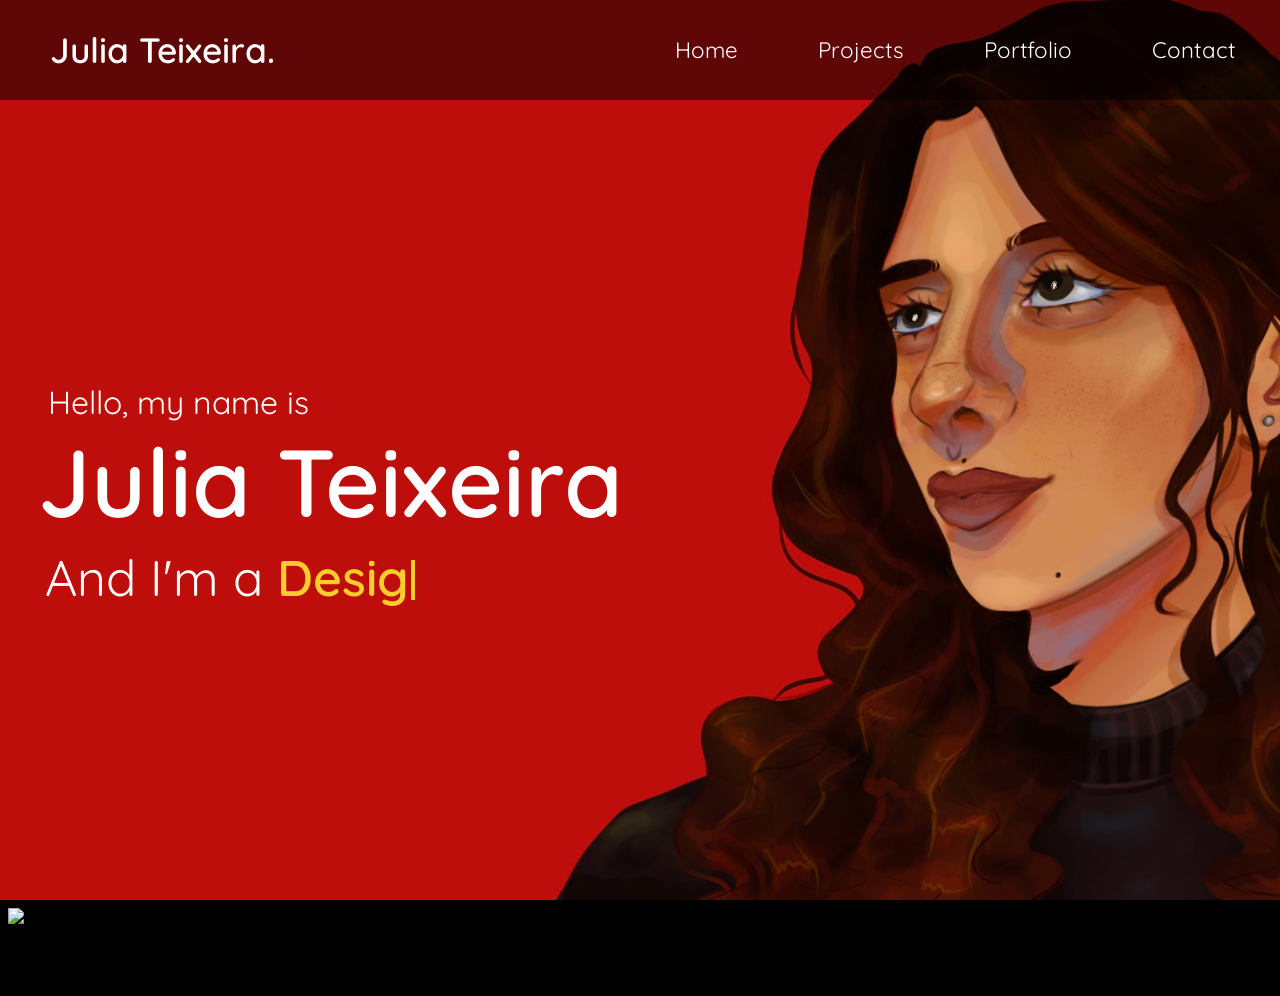
==== index.html @ 6ba6e394 "first commit" ====
<!DOCTYPE html>
<html lang="en">
<head>
    <meta charset="UTF-8">
    <meta name="viewport" content="width=device-width, initial-scale=1.0">
    <title>Julia Teixeira | Portfolio</title>
    <link rel="stylesheet" href="style.css">

    <!-- Scripts -->
    <script src="script.js"></script>
    
    <!-- Google Fonts -->
    <link rel="preconnect" href="https://fonts.googleapis.com">
    <link rel="preconnect" href="https://fonts.gstatic.com" crossorigin>
    <link href="https://fonts.googleapis.com/css2?family=Quicksand:wght@300..700&display=swap" rel="stylesheet">

</head>
<body>
    <header>
        <nav class="navbar">
            <a href="#" class="logo">Julia Teixeira<span>.</span></a>
            <button class="hamburger" aria-label="Toggle menu" aria-expanded="false" aria-controls="primary-navigation">
                <span></span>
                <span></span>
                <span></span>
            </button>
            <ul id="primary-navigation" class="menu-links">
                <li><a href="index.html">Home</a></li>
                <li><a href="projects.html">Projects</a></li>
                <li><a href="portfolio.html">Portfolio</a></li>
                <li><a href="contact.html">Contact</a></li>
            </ul>
        </nav>
    </header>

    <!-- home section start -->
    <section class="home" id="home">
        <div class="max-width">
            <div class="home-content">
                <div class="text-1">Hello, my name is</div>
                <div class="text-2">Julia Teixeira</div>
                <div class="text-3">And I'm a <span class="typing"></span></div>
            </div>
        </div>
    </section>

    <!-- about section start -->
     <section class="about" id="about">
        <div class="max-width">
            <div class="about-content">
                <div class="column left">
                    <img src="images/profile.jpg" alt="Profile Picture">
                </div>
            </div>
        </div>
    </section>

</body>
</html>
---- style.css ----
/* Importing Google font - Quicksand */
@import url('https://fonts.googleapis.com/css2?family=Quicksand:wght@300..700&display=swap');

body {
  font-family: "Quicksand", sans-serif;
}

/* <weight>: Use a value from 300 to 700 */
/* <uniquifier>: Use a unique and descriptive class name */

.quicksand-regular {
  font-family: "Quicksand", sans-serif;
  font-optical-sizing: auto;
  font-weight: 400;
  font-style: normal;
}

body {
  height: 100vh;
  background: url("background.png");
  background-position: center;
  background-size: cover;
  background-attachment: fixed;
  background-color: #000000;
   /* Add top padding equal to header height so page content appears below the fixed nav */
  padding-top: 80px;
  overflow-x: hidden;
}

header {
  position: fixed;
  top: 0;
  left: 0;
  width: 100%;
  padding: 20px;
  background-color: rgba(0, 0, 0, 0.5);
}

header .navbar {
  display: flex;
  justify-content: space-between;
  align-items: center;
  width: 95%;
}

.navbar .logo {
  font-size: 2.2rem;
  font-weight: 600;
  margin-left: 30px;
}



.navbar .menu-links {
  display: flex;
  gap: 80px;
  margin-left: auto;
  list-style: none;
}

.navbar a{
  color: #ffffff;
  text-decoration: none;
  transition: 0.2s ease;
  font-size: 1.4rem;
}

.navbar a:hover {
  color: #fccc2d;
}

/* Home Section Styling */
.home {
  display: flex;
  /* Reduce section height by header height so layout doesn't jump underneath the fixed nav */
  height: calc(100vh - 80px);
  color: #ffffff;
  min-height: 500px;
  align-items: center;
}

.home .max-width {
  margin: auto 0 auto 40px;
}

.home .home-content .text-1 {
  font-size: 32px;
}
.home .home-content .text-2 {
  font-size: 95px;
  font-weight: 600;
  margin-left: -10px;
}
.home .home-content .text-3 {
  font-size: 50px;
  margin: 5px 0;
  margin-left: -3px;
}
.home .home-content .text-3 span {
  color: #fccc2d;
  font-weight: 600;
}

/* Blinking cursor */
.typing::after {
  content: '';
  display: inline-block;
  width: 4px;
  height: 0.8em;
  background-color: #fccc2d;
  margin-left: 2px;
  position: relative;
  top: 4px;
  animation: blink 0.7s infinite;
}

@keyframes blink {
  0%, 49% {
    opacity: 1;
  }
  50%, 100% {
    opacity: 0;
  }
}

/* Responsive and navigation styles */
/* Hamburger button (hidden on wide screens) */
.hamburger {
  display: none;
  background: transparent;
  border: none;
  cursor: pointer;
  padding: 8px;
  margin-left: 12px;
}
.hamburger span {
  display: block;
  width: 22px;
  height: 2px;
  background: #ffffff;
  margin:5px 0;
  transition: transform 0.2s ease, opacity 0.2s ease;
}

/* Mobile menu (hidden by default on small screens) */
.menu-links.active {
  display: flex;
}

/* Make layout adapt on medium/ narrower screens */
@media (max-width: 900px) {
  header .navbar { padding: 0 16px; }
  .navbar .menu-links { gap: 20px; }
  .home .max-width { margin-left: 20px; }
  .home .home-content .text-2 { font-size: 4.5rem; }
  .home .home-content .text-3 { font-size: 1.6rem; }
}

/* Small phones */
@media (max-width: 480px) {
  .navbar .menu-links { display: none; }
  .hamburger { display: inline-block; }
  .navbar { align-items: center; }
  .navbar .logo { font-size: 1.6rem; margin-left: -20px; }
  /* Move content higher and increase text size on small phones */
  .home { align-items: flex-start; padding: 0px 16px; min-height: 70vh;}
  .home .max-width { margin: 0px 0 0 40px; text-align: left; }
  .home .home-content .text-2 { font-size: 3rem; margin-left: -50px; line-height: 1; }
  .home .home-content .text-3 { font-size: 1.4rem; margin-left: -43px; }
  .home .home-content .text-1 { margin-left: -40px; margin-top: 350px; }
  .typing::after { height: 0.95em; top: 4px; }

  /* Shift background to the right so the face is visible on narrow screens */
  body { background-position: 64% center; }

  /* Mobile menu panel styles */
  .menu-links {
    position: absolute;
    right: 16px;
    top: 70px;
    background: rgba(0,0,0,0.7);
    padding: 12px 18px;
    border-radius: 8px;
    flex-direction: column;
    gap: 12px;
    display: none;
    z-index: 999;
  }
  .menu-links a { padding: 6px 0; }
}

/* Projects Section Styling */
.projects {
  background-color: #af0c0c;
  color: #ffffff;
  padding: 80px 40px;
  /* position this section up under the fixed header so its red background shows behind the nav */
  position: relative;
  top: -80px;
  padding-top: 160px;
  /* make this section span the full viewport width to cover the background image on the sides */
  width: 100vw;
  margin-left: calc(50% - 50vw);
  box-sizing: border-box;
  min-height: calc(100vh + 80px);
  display: flex;
  flex-direction: column;
  align-items: center;
  justify-content: flex-start;
  z-index: 0;
}

.projects h1 {
  font-size: 3rem;
  margin-bottom: 50px;
  text-align: center;
}

.projects-container {
  display: flex;
  gap: 30px;
  justify-content: center;
  flex-wrap: wrap;
  max-width: 1200px;
}

.project-box {
  display: flex;
  flex-direction: column;
  align-items: center;
  gap: 15px;
}

.project-box .box {
  width: 200px;
  height: 200px;
  background-color: rgba(255, 255, 255, 0.1);
  border: 2px solid #ffffff;
  border-radius: 8px;
  transition: transform 0.3s ease, background-color 0.3s ease;
}

.project-box .box:hover {
  transform: scale(1.05);
  background-color: rgba(255, 255, 255, 0.2);
}

.project-box p {
  font-size: 1.2rem;
  text-align: center;
  color: #ffffff;
}

/* Link styles for clickable project boxes */
.project-link {
  text-decoration: none;
  color: inherit;
  display: inline-block;
}

/* Project detail page styles */
.project-detail {
  padding: 120px 20px 60px 20px;
  max-width: 1000px;
  margin: 0 auto;
  color: #ffffff;
}
.project-detail h1 {
  font-size: 2.4rem;
  margin-bottom: 20px;
}
.project-detail .hero {
  width: 100%;
  height: auto;
  border-radius: 8px;
  margin-bottom: 20px;
}
.project-detail p { color: #ffffff; line-height: 1.6; }
.back-link { display: inline-block; margin-top: 20px; color: #fff; text-decoration: underline; }
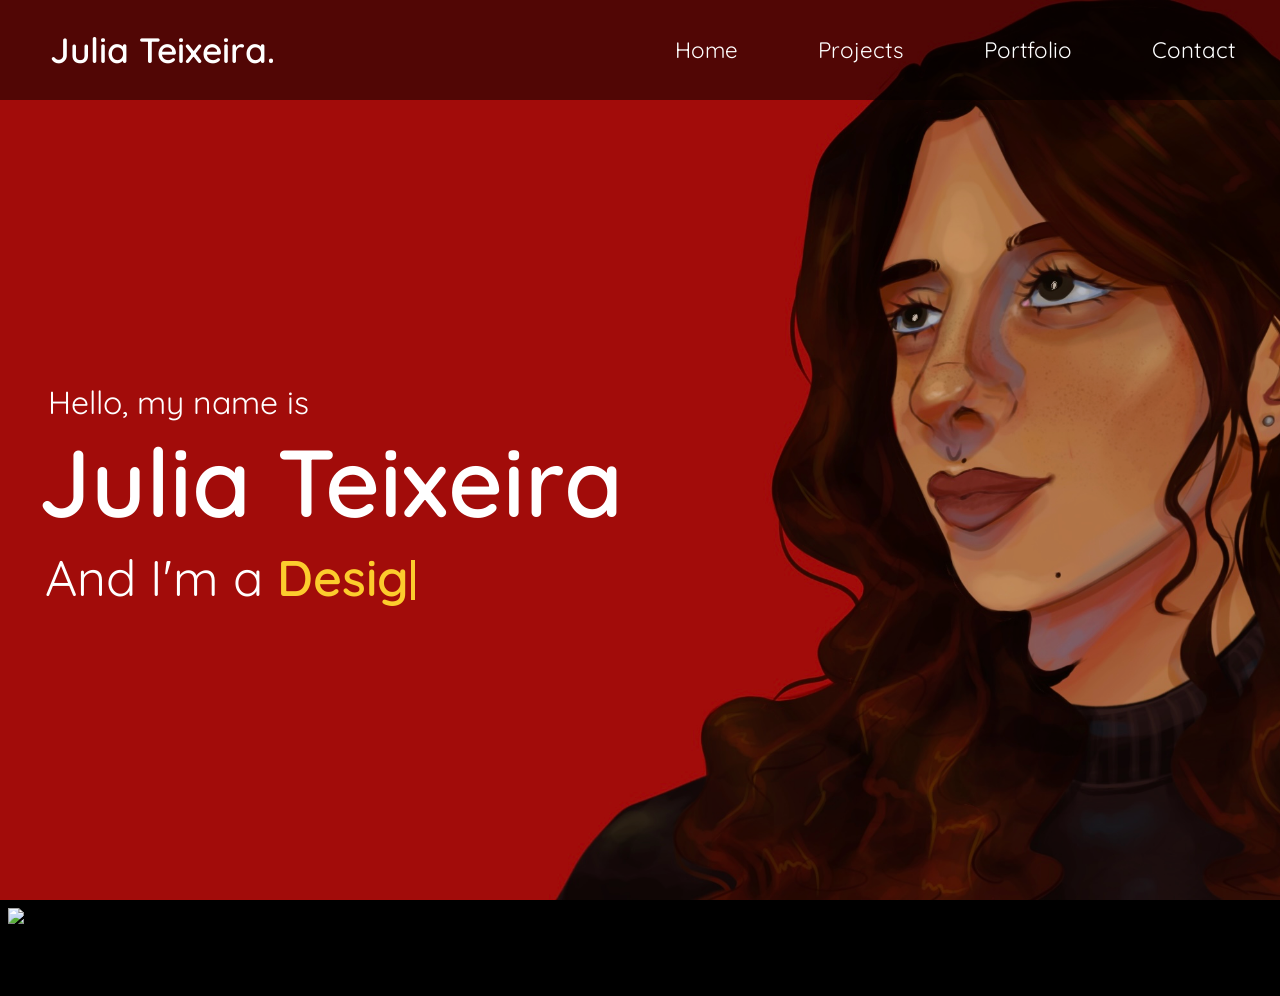
==== commit 610e6e5c: "updated mobile ui issues, still needs adjustment" ====
--- a/index.html
+++ b/index.html
@@ -7,7 +7,7 @@
     <link rel="stylesheet" href="style.css">
 
     <!-- Scripts -->
-    <script src="script.js"></script>
+    <script src="script.js" defer></script>
     
     <!-- Google Fonts -->
     <link rel="preconnect" href="https://fonts.googleapis.com">
--- a/style.css
+++ b/style.css
@@ -25,6 +25,24 @@
    /* Add top padding equal to header height so page content appears below the fixed nav */
   padding-top: 80px;
   overflow-x: hidden;
+  position: relative;
+}
+
+/* Apply brightness filter to body/home page background */
+body::before {
+  content: '';
+  position: fixed;
+  top: 0;
+  left: 0;
+  width: 100vw;
+  height: 100vh;
+  background: url("background.png");
+  background-position: center;
+  background-size: cover;
+  background-attachment: fixed;
+  filter: brightness(0.85);
+  z-index: -1;
+  pointer-events: none;
 }
 
 header {
@@ -34,6 +52,7 @@
   width: 100%;
   padding: 20px;
   background-color: rgba(0, 0, 0, 0.5);
+  z-index: 1000;
 }
 
 header .navbar {
@@ -131,7 +150,7 @@
   border: none;
   cursor: pointer;
   padding: 8px;
-  margin-left: 12px;
+  margin-right: auto;
 }
 .hamburger span {
   display: block;
@@ -158,40 +177,53 @@
 
 /* Small phones */
 @media (max-width: 480px) {
-  .navbar .menu-links { display: none; }
-  .hamburger { display: inline-block; }
-  .navbar { align-items: center; }
-  .navbar .logo { font-size: 1.6rem; margin-left: -20px; }
-  /* Move content higher and increase text size on small phones */
-  .home { align-items: flex-start; padding: 0px 16px; min-height: 70vh;}
-  .home .max-width { margin: 0px 0 0 40px; text-align: left; }
-  .home .home-content .text-2 { font-size: 3rem; margin-left: -50px; line-height: 1; }
-  .home .home-content .text-3 { font-size: 1.4rem; margin-left: -43px; }
-  .home .home-content .text-1 { margin-left: -40px; margin-top: 350px; }
+  /* BACKGROUND POSITIONING - Change the percentage value to move background left/right */
+  body::before { background-position: 80% center !important; }
+  .projects::before { background-position: 80% center !important; }
+  .portfolio::before { background-position: 80% center !important; }
+  .contact::before { background-position: 80% center !important; }
+  
+  /* MOBILE MENU - Styling for hamburger dropdown menu */
+  .navbar .menu-links { display: none; flex-direction: column; gap: 0px; background-color: rgba(0, 0, 0, 0.45); padding: 15px 0; position: fixed; top: 100px; left: 0; width: 100%; margin: 0; z-index: 1999; border-top: 2px solid rgba(255, 255, 255, 0.1); box-shadow: 0 4px 8px rgba(0, 0, 0, 0.3); }
+  .navbar .menu-links.active { display: flex; animation: slideDown 0.2s ease-out; }
+  .navbar .menu-links li { width: 100%; }
+  .navbar .menu-links a { display: block; padding: 15px 20px; color: #ffffff; text-decoration: none; transition: background-color 0.2s ease; font-size: 1.1rem; }
+  .navbar .menu-links a:hover { background-color: rgba(255, 255, 255, 0.1); }
+  
+  /* HAMBURGER BUTTON - Adjust margin-right to move it left/right */
+  .hamburger { display: inline-block !important; margin-left: auto; padding: 5px; margin-right: 50px; z-index: 2000; background: none; border: none; cursor: pointer; transition: opacity 0.2s ease; }
+  .hamburger:active { opacity: 0.7; }
+  .hamburger span { display: block; width: 25px; height: 3px; background: #ffffff; margin: 5px 0; transition: all 0.3s ease; }
+  .navbar { align-items: center; justify-content: space-between; width: 100%; position: relative; }
+  .navbar .logo { font-size: 1.6rem; margin-left: 10px; }
+  
+  /* HOME SECTION TEXT - Adjust padding-top to move text up/down (first number is top spacing) */
+  .home { align-items: center; padding: 50px 16px 16px 16px; min-height: 100vh; justify-content: flex-start;}
+  .home .max-width { margin: 0; text-align: left; padding-top: 0; }
+  .home .home-content .text-1 { font-size: 18px; margin-left: 0; margin-top: 0; margin-bottom: 10px; }
+  .home .home-content .text-2 { font-size: 3.5rem; margin-left: 0; line-height: 1; margin-bottom: 5px; }
+  .home .home-content .text-3 { font-size: 1.6rem; margin-left: 0; margin-bottom: 20px; }
+  .typing { color: #fccc2d; font-weight: 600; }
   .typing::after { height: 0.95em; top: 4px; }
 
-  /* Shift background to the right so the face is visible on narrow screens */
-  body { background-position: 64% center; }
-
-  /* Mobile menu panel styles */
-  .menu-links {
-    position: absolute;
-    right: 16px;
-    top: 70px;
-    background: rgba(0,0,0,0.7);
-    padding: 12px 18px;
-    border-radius: 8px;
-    flex-direction: column;
-    gap: 12px;
-    display: none;
-    z-index: 999;
-  }
-  .menu-links a { padding: 6px 0; }
+  /* Slide down animation for menu */
+  @keyframes slideDown {
+    from {
+      opacity: 0;
+      transform: translateY(-10px);
+    }
+    to {
+      opacity: 1;
+      transform: translateY(0);
+    }
+  }
+  
+  /* LIGHTBOX CLOSE BUTTON - Adjust right value to move X left/right */
+  .lightbox-close { right: 15px; }
 }
 
 /* Projects Section Styling */
 .projects {
-  background-color: #af0c0c;
   color: #ffffff;
   padding: 80px 40px;
   /* position this section up under the fixed header so its red background shows behind the nav */
@@ -207,7 +239,23 @@
   flex-direction: column;
   align-items: center;
   justify-content: flex-start;
-  z-index: 0;
+  z-index: 1;
+}
+
+/* Fixed red background that stays in place when scrolling - like the PNG does */
+.projects::before {
+  content: '';
+  position: fixed;
+  top: 0;
+  left: 0;
+  width: 100vw;
+  height: 100vh;
+  background: url("background.png");
+  background-position: center;
+  background-size: cover;
+  background-attachment: fixed;
+  filter: blur(3px) brightness(0.5);
+  z-index: -1;
 }
 
 .projects h1 {
@@ -276,4 +324,438 @@
   margin-bottom: 20px;
 }
 .project-detail p { color: #ffffff; line-height: 1.6; }
-.back-link { display: inline-block; margin-top: 20px; color: #fff; text-decoration: underline; }+.back-link { display: inline-block; margin-top: 20px; color: #fff; text-decoration: underline; }
+
+/* ===== PORTFOLIO SECTION STYLING ===== */
+.portfolio {
+  color: #ffffff;
+  padding: 80px 40px;
+  position: relative;
+  top: -80px;
+  padding-top: 160px;
+  width: 100vw;
+  margin-left: calc(50% - 50vw);
+  box-sizing: border-box;
+  min-height: calc(100vh + 80px);
+  display: flex;
+  flex-direction: column;
+  align-items: center;
+  justify-content: flex-start;
+  z-index: 1;
+}
+
+/* Fixed red background for portfolio (stays in place when scrolling) */
+.portfolio::before {
+  content: '';
+  position: fixed;
+  top: 0;
+  left: 0;
+  width: 100vw;
+  height: 100vh;
+  background: url("background.png");
+  background-position: center;
+  background-size: cover;
+  background-attachment: fixed;
+  filter: blur(3px) brightness(0.5);
+  z-index: -1;
+}
+
+.portfolio h1 {
+  font-size: 3rem;
+  margin-bottom: 60px;
+  text-align: center;
+  position: relative;
+  z-index: 1;
+}
+
+/* Portfolio category containers */
+.portfolio-category {
+  width: 100%;
+  max-width: 1300px;
+  margin-bottom: 80px;
+  position: relative;
+  z-index: 1;
+}
+
+.portfolio-category h2 {
+  font-size: 2rem;
+  margin-bottom: 30px;
+  text-align: center;
+  color: #ffffff;
+  border-bottom: 2px solid #ffffff;
+  padding-bottom: 15px;
+}
+
+/* Gallery grid layout */
+.gallery-grid {
+  display: grid;
+  grid-template-columns: repeat(auto-fit, minmax(250px, 1fr));
+  gap: 25px;
+  width: 100%;
+}
+
+/* Individual gallery items */
+.gallery-item {
+  position: relative;
+  overflow: hidden;
+  border-radius: 12px;
+  cursor: pointer;
+  aspect-ratio: 1;
+  box-shadow: 0 4px 15px rgba(0, 0, 0, 0.3);
+  transition: transform 0.3s ease, box-shadow 0.3s ease;
+  border: 2px solid #ffffff;
+}
+
+.gallery-item img {
+  width: 100%;
+  height: 100%;
+  object-fit: cover;
+  transition: transform 0.3s ease;
+}
+
+.gallery-item:hover {
+  transform: translateY(-8px);
+  box-shadow: 0 8px 25px rgba(255, 255, 255, 0.4);
+}
+
+.gallery-item:hover img {
+  transform: scale(1.1);
+}
+
+/* Hidden info div for modal data */
+.art-info {
+  display: none;
+}
+
+/* ===== LIGHTBOX MODAL STYLING ===== */
+.lightbox-modal {
+  display: none;
+  position: fixed;
+  top: 0;
+  left: 0;
+  width: 100%;
+  height: 100%;
+  background-color: rgba(0, 0, 0, 0.9);
+  z-index: 2000;
+  justify-content: center;
+  align-items: center;
+  padding: 20px;
+}
+
+.lightbox-modal.active {
+  display: flex;
+  flex-direction: column;
+}
+
+/* Close button - Adjust 'right' value to move X left/right on desktop */
+.lightbox-close {
+  position: absolute;
+  top: 20px;
+  right: 35px;
+  color: #ffffff;
+  font-size: 40px;
+  font-weight: bold;
+  cursor: pointer;
+  transition: color 0.3s ease;
+  z-index: 2001;
+}
+
+.lightbox-close:hover {
+  color: #ffffff;
+}
+
+/* Lightbox image */
+.lightbox-image {
+  max-width: 90%;
+  max-height: 70vh;
+  object-fit: contain;
+  border-radius: 8px;
+  box-shadow: 0 0 30px rgba(255, 255, 255, 0.3);
+  margin-bottom: 30px;
+}
+
+/* Lightbox info section */
+.lightbox-info {
+  color: #ffffff;
+  text-align: center;
+  max-width: 600px;
+}
+
+.lightbox-info h3 {
+  font-size: 1.8rem;
+  margin-bottom: 15px;
+  color: #ffffff;
+}
+
+.lightbox-info p {
+  font-size: 1rem;
+  line-height: 1.6;
+  color: #e0e0e0;
+}
+
+/* Responsive adjustments */
+@media (max-width: 768px) {
+  .portfolio {
+    padding: 60px 20px;
+    padding-top: 140px;
+  }
+
+  .portfolio h1 {
+    font-size: 2rem;
+  }
+
+  .portfolio-category h2 {
+    font-size: 1.5rem;
+  }
+
+  .gallery-grid {
+    grid-template-columns: repeat(auto-fit, minmax(180px, 1fr));
+    gap: 15px;
+  }
+
+  .lightbox-image {
+    max-width: 95%;
+    max-height: 60vh;
+  }
+}
+
+/* ===== CONTACT SECTION STYLING ===== */
+.contact {
+  color: #ffffff;
+  padding: 80px 40px;
+  position: relative;
+  top: -80px;
+  padding-top: 160px;
+  width: 100vw;
+  margin-left: calc(50% - 50vw);
+  box-sizing: border-box;
+  min-height: calc(100vh + 80px);
+  display: flex;
+  flex-direction: column;
+  align-items: center;
+  justify-content: flex-start;
+  z-index: 1;
+}
+
+/* Fixed background for contact page (stays in place when scrolling) */
+.contact::before {
+  content: '';
+  position: fixed;
+  top: 0;
+  left: 0;
+  width: 100vw;
+  height: 100vh;
+  background: url("background.png");
+  background-position: center;
+  background-size: cover;
+  background-attachment: fixed;
+  filter: blur(3px) brightness(0.5);
+  z-index: -1;
+}
+
+.contact h1 {
+  font-size: 3rem;
+  margin-bottom: 60px;
+  text-align: center;
+  position: relative;
+  z-index: 1;
+}
+
+/* Two-column layout for resume and contact info */
+.contact-container {
+  display: grid;
+  grid-template-columns: 1fr 1fr;
+  gap: 50px;
+  width: 100%;
+  max-width: 1400px;
+  position: relative;
+  z-index: 1;
+}
+
+/* Resume section - left side on desktop */
+.resume-section {
+  display: flex;
+  flex-direction: column;
+  align-items: center;
+  gap: 20px;
+}
+
+.resume-section h2 {
+  font-size: 1.8rem;
+  color: #ffffff;
+  text-align: center;
+}
+
+/* PDF preview container */
+.resume-preview {
+  width: 100%;
+  height: 600px;
+  border: 2px solid #ffffff;
+  border-radius: 8px;
+  overflow: hidden;
+  box-shadow: 0 4px 15px rgba(0, 0, 0, 0.3);
+}
+
+.resume-preview embed {
+  width: 100%;
+  height: 100%;
+}
+
+/* Download button */
+.download-btn {
+  display: inline-block;
+  padding: 12px 30px;
+  background-color: #ffffff;
+  color: #af0c0c;
+  text-decoration: none;
+  border-radius: 6px;
+  font-weight: 600;
+  font-size: 1.1rem;
+  transition: background-color 0.3s ease, transform 0.3s ease;
+  border: none;
+  cursor: pointer;
+}
+
+.download-btn:hover {
+  background-color: #f0f0f0;
+  transform: translateY(-2px);
+}
+
+/* Contact info section - right side on desktop */
+.contact-info-section {
+  display: flex;
+  flex-direction: column;
+  gap: 30px;
+}
+
+.contact-info-section h2 {
+  font-size: 1.8rem;
+  color: #ffffff;
+}
+
+.contact-info-section h3 {
+  font-size: 1.4rem;
+  color: #ffffff;
+  margin-top: 10px;
+}
+
+.contact-info-section p {
+  font-size: 1.1rem;
+  line-height: 1.6;
+  color: #e0e0e0;
+}
+
+/* Contact details styling */
+.contact-details {
+  background-color: rgba(255, 255, 255, 0.05);
+  padding: 20px;
+  border-left: 3px solid #ffffff;
+  border-radius: 4px;
+}
+
+.contact-details p {
+  margin: 12px 0;
+}
+
+.contact-details a {
+  color: #ffffff;
+  text-decoration: none;
+  transition: color 0.3s ease;
+  font-weight: 500;
+}
+
+.contact-details a:hover {
+  color: #e0e0e0;
+  text-decoration: underline;
+}
+
+/* Contact form styling */
+.contact-form {
+  display: flex;
+  flex-direction: column;
+  gap: 15px;
+}
+
+.form-group {
+  display: flex;
+  flex-direction: column;
+  gap: 8px;
+}
+
+.form-group label {
+  font-size: 1rem;
+  font-weight: 600;
+  color: #ffffff;
+}
+
+.form-group input,
+.form-group textarea {
+  padding: 12px;
+  border: 2px solid #ffffff;
+  border-radius: 6px;
+  background-color: rgba(255, 255, 255, 0.1);
+  color: #ffffff;
+  font-family: inherit;
+  font-size: 1rem;
+  transition: border-color 0.3s ease, background-color 0.3s ease;
+}
+
+.form-group input::placeholder,
+.form-group textarea::placeholder {
+  color: rgba(255, 255, 255, 0.6);
+}
+
+.form-group input:focus,
+.form-group textarea:focus {
+  outline: none;
+  border-color: #e0e0e0;
+  background-color: rgba(255, 255, 255, 0.15);
+}
+
+.submit-btn {
+  padding: 12px 30px;
+  background-color: #ffffff;
+  color: #af0c0c;
+  border: none;
+  border-radius: 6px;
+  font-size: 1.1rem;
+  font-weight: 600;
+  cursor: pointer;
+  transition: background-color 0.3s ease, transform 0.3s ease;
+}
+
+.submit-btn:hover {
+  background-color: #f0f0f0;
+  transform: translateY(-2px);
+}
+
+/* Responsive: Stack vertically on mobile */
+@media (max-width: 768px) {
+  .contact {
+    padding: 60px 20px;
+    padding-top: 140px;
+  }
+
+  .contact h1 {
+    font-size: 2rem;
+  }
+
+  .contact-container {
+    grid-template-columns: 1fr;
+    gap: 40px;
+  }
+
+  .resume-section,
+  .contact-info-section {
+    width: 100%;
+  }
+
+  .resume-preview {
+    height: 500px;
+  }
+
+  .contact-info-section h2,
+  .resume-section h2 {
+    font-size: 1.5rem;
+  }
+}
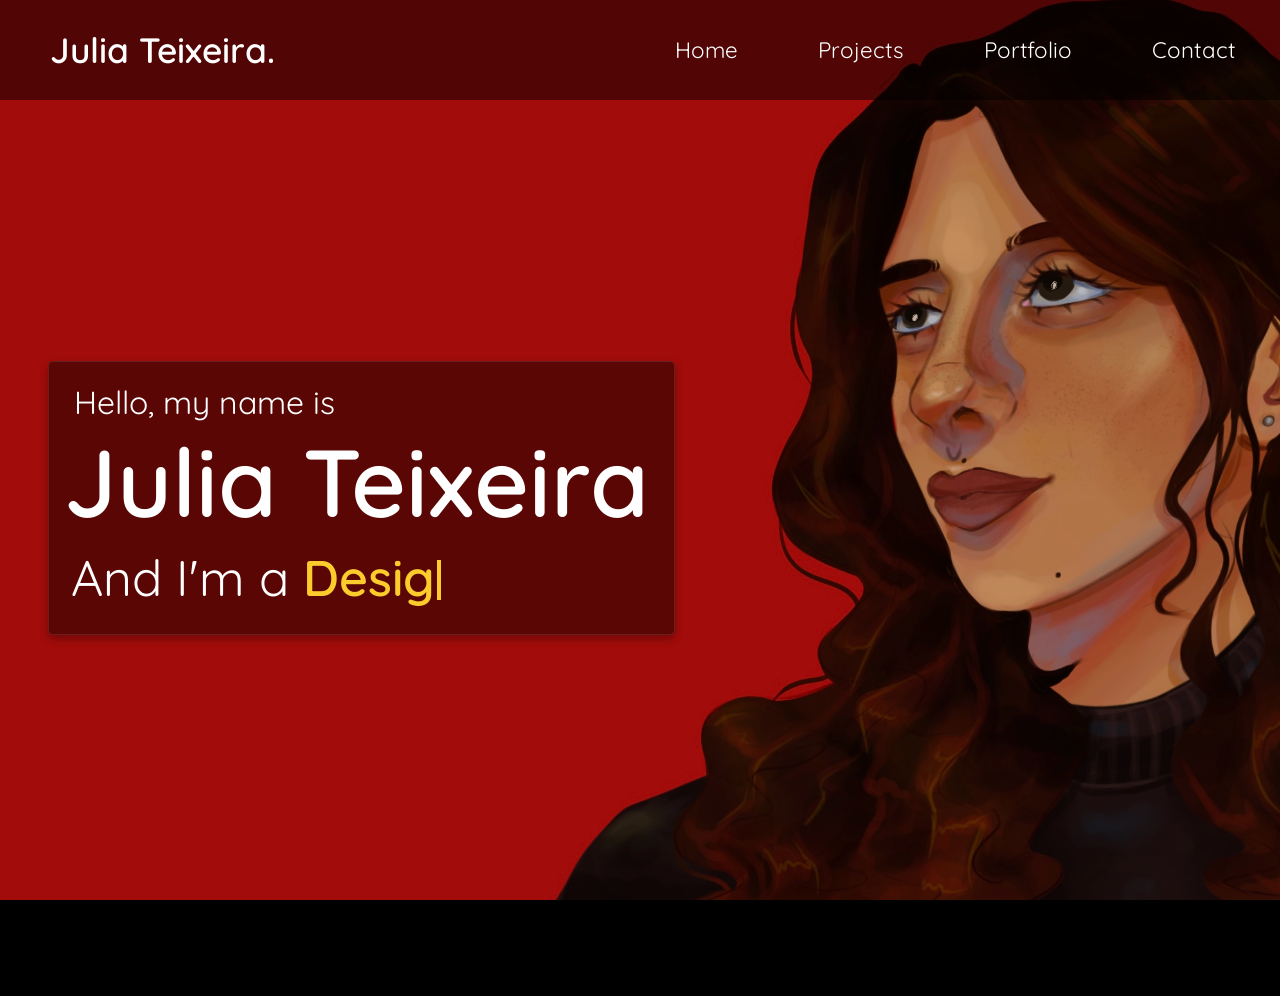
==== commit 21c6f439: "styling changes for mobile" ====
--- a/index.html
+++ b/index.html
@@ -44,7 +44,7 @@
         </div>
     </section>
 
-    <!-- about section start -->
+    <!-- about section start
      <section class="about" id="about">
         <div class="max-width">
             <div class="about-content">
@@ -53,7 +53,7 @@
                 </div>
             </div>
         </div>
-    </section>
+    </section> -->
 
 </body>
 </html>
--- a/style.css
+++ b/style.css
@@ -1,28 +1,13 @@
 /* Importing Google font - Quicksand */
 @import url('https://fonts.googleapis.com/css2?family=Quicksand:wght@300..700&display=swap');
 
+/* <weight>: Use a value from 300 to 700 */
+/* <uniquifier>: Use a unique and descriptive class name */
+
 body {
   font-family: "Quicksand", sans-serif;
-}
-
-/* <weight>: Use a value from 300 to 700 */
-/* <uniquifier>: Use a unique and descriptive class name */
-
-.quicksand-regular {
-  font-family: "Quicksand", sans-serif;
-  font-optical-sizing: auto;
-  font-weight: 400;
-  font-style: normal;
-}
-
-body {
-  height: 100vh;
-  background: url("background.png");
-  background-position: center;
-  background-size: cover;
-  background-attachment: fixed;
+  min-height: 100vh;
   background-color: #000000;
-   /* Add top padding equal to header height so page content appears below the fixed nav */
   padding-top: 80px;
   overflow-x: hidden;
   position: relative;
@@ -32,15 +17,12 @@
 body::before {
   content: '';
   position: fixed;
-  top: 0;
-  left: 0;
-  width: 100vw;
-  height: 100vh;
-  background: url("background.png");
-  background-position: center;
-  background-size: cover;
-  background-attachment: fixed;
+  inset: 0;
+
+  background: url("background.png") center / cover no-repeat;
+
   filter: brightness(0.85);
+
   z-index: -1;
   pointer-events: none;
 }
@@ -100,6 +82,15 @@
 
 .home .max-width {
   margin: auto 0 auto 40px;
+}
+
+.home .home-content {
+    display: inline-block;
+    background-color: rgba(0, 0, 0, 0.45);
+    padding: 20px 25px;
+    border-radius: 5px;
+    border: 1px solid rgba(255, 255, 255, 0.1);
+    box-shadow: 0 4px 8px rgba(0, 0, 0, 0.3);
 }
 
 .home .home-content .text-1 {
@@ -178,33 +169,139 @@
 /* Small phones */
 @media (max-width: 480px) {
   /* BACKGROUND POSITIONING - Change the percentage value to move background left/right */
-  body::before { background-position: 80% center !important; }
-  .projects::before { background-position: 80% center !important; }
-  .portfolio::before { background-position: 80% center !important; }
-  .contact::before { background-position: 80% center !important; }
+  body::before { 
+    background-position: 80% center 
+    !important; 
+  }
+  .projects::before { 
+    background-position: 80% center 
+    !important; 
+  }
+  .portfolio::before { 
+    background-position: 80% center 
+    !important; 
+  }
+  .contact::before { 
+    background-position: 80% center 
+    !important; 
+  }
   
   /* MOBILE MENU - Styling for hamburger dropdown menu */
-  .navbar .menu-links { display: none; flex-direction: column; gap: 0px; background-color: rgba(0, 0, 0, 0.45); padding: 15px 0; position: fixed; top: 100px; left: 0; width: 100%; margin: 0; z-index: 1999; border-top: 2px solid rgba(255, 255, 255, 0.1); box-shadow: 0 4px 8px rgba(0, 0, 0, 0.3); }
-  .navbar .menu-links.active { display: flex; animation: slideDown 0.2s ease-out; }
-  .navbar .menu-links li { width: 100%; }
-  .navbar .menu-links a { display: block; padding: 15px 20px; color: #ffffff; text-decoration: none; transition: background-color 0.2s ease; font-size: 1.1rem; }
-  .navbar .menu-links a:hover { background-color: rgba(255, 255, 255, 0.1); }
+  .navbar .menu-links { 
+    display: none; 
+    flex-direction: column; 
+    gap: 0px; 
+    background-color: rgba(0, 0, 0, 0.45); 
+    padding: 15px 0; 
+    position: fixed; 
+    top: 75px; 
+    left: 0; 
+    width: 100%; 
+    margin: 0; 
+    z-index: 1999; 
+    border-top: 2px solid rgba(255, 255, 255, 0.1); 
+    box-shadow: 0 4px 8px rgba(0, 0, 0, 0.3); 
+  }
+  .navbar .menu-links.active { 
+    display: flex; 
+    animation: slideDown 0.2s ease-out; 
+  }
+  .navbar .menu-links li { 
+    width: 100%; 
+  }
+  .navbar .menu-links a { 
+    display: block; 
+    padding: 15px 20px; 
+    color: #ffffff; 
+    text-decoration: none; 
+    transition: background-color 0.2s ease; 
+    font-size: 1.1rem; 
+  }
+  .navbar .menu-links a:hover { 
+    background-color: rgba(255, 255, 255, 0.1); 
+  }
   
   /* HAMBURGER BUTTON - Adjust margin-right to move it left/right */
-  .hamburger { display: inline-block !important; margin-left: auto; padding: 5px; margin-right: 50px; z-index: 2000; background: none; border: none; cursor: pointer; transition: opacity 0.2s ease; }
-  .hamburger:active { opacity: 0.7; }
-  .hamburger span { display: block; width: 25px; height: 3px; background: #ffffff; margin: 5px 0; transition: all 0.3s ease; }
-  .navbar { align-items: center; justify-content: space-between; width: 100%; position: relative; }
-  .navbar .logo { font-size: 1.6rem; margin-left: 10px; }
+  .hamburger { 
+    display: inline-block 
+    !important; 
+    margin-left: auto; 
+    padding: 5px; 
+    margin-right: 50px; 
+    z-index: 2000; 
+    background: none; 
+    border: none; 
+    cursor: pointer; 
+    transition: opacity 0.2s ease; 
+  }
+  .hamburger:active { 
+    opacity: 0.7; 
+  }
+  .hamburger span { 
+    display: block; 
+    width: 25px; 
+    height: 3px; 
+    background: #ffffff; 
+    margin: 5px 0; 
+    transition: all 0.3s ease; 
+  }
+  .navbar { 
+    align-items: center; 
+    justify-content: space-between; 
+    width: 100%; 
+    position: relative; 
+  }
+  .navbar .logo { 
+    font-size: 1.6rem; 
+    margin-left: 10px; 
+  }
   
   /* HOME SECTION TEXT - Adjust padding-top to move text up/down (first number is top spacing) */
-  .home { align-items: center; padding: 50px 16px 16px 16px; min-height: 100vh; justify-content: flex-start;}
-  .home .max-width { margin: 0; text-align: left; padding-top: 0; }
-  .home .home-content .text-1 { font-size: 18px; margin-left: 0; margin-top: 0; margin-bottom: 10px; }
-  .home .home-content .text-2 { font-size: 3.5rem; margin-left: 0; line-height: 1; margin-bottom: 5px; }
-  .home .home-content .text-3 { font-size: 1.6rem; margin-left: 0; margin-bottom: 20px; }
-  .typing { color: #fccc2d; font-weight: 600; }
-  .typing::after { height: 0.95em; top: 4px; }
+  .home { 
+    align-items: center; 
+    padding: 50px 16px 16px 16px; 
+    min-height: 100vh; 
+    justify-content: flex-start;
+  }
+  .home .max-width { 
+    margin: 0; 
+    text-align: left; 
+    padding-top: 0; 
+  }
+
+  .home .home-content {
+    display: inline-block;
+    background-color: rgba(0, 0, 0, 0.45);
+    padding: 20px 25px;
+    border-radius: 5px;
+    border: 1px solid rgba(255, 255, 255, 0.1);
+    box-shadow: 0 4px 8px rgba(0, 0, 0, 0.3);
+  }
+  .home .home-content .text-1 { 
+    font-size: 18px; 
+    margin-left: 0; 
+    margin-top: 0; 
+    margin-bottom: 10px; 
+  }
+  .home .home-content .text-2 { 
+    font-size: 3.5rem; 
+    margin-left: 0; 
+    line-height: 1; 
+    margin-bottom: 5px; 
+  }
+  .home .home-content .text-3 { 
+    font-size: 1.6rem; 
+    margin-left: 0; 
+    margin-bottom: 20px; 
+  }
+  .typing { 
+    color: #fccc2d; 
+    font-weight: 600; 
+  }
+  .typing::after { 
+    height: 0.95em; 
+    top: 4px; 
+  }
 
   /* Slide down animation for menu */
   @keyframes slideDown {
@@ -242,21 +339,22 @@
   z-index: 1;
 }
 
-/* Fixed red background that stays in place when scrolling - like the PNG does */
-.projects::before {
+/* Shared background for Projects, Portfolio, and Contact */
+.projects::before,
+.portfolio::before,
+.contact::before {
   content: '';
   position: fixed;
-  top: 0;
-  left: 0;
-  width: 100vw;
-  height: 100vh;
-  background: url("background.png");
-  background-position: center;
-  background-size: cover;
-  background-attachment: fixed;
+  inset: 0;
+
+  background: url("background.png") center / cover no-repeat;
+
   filter: blur(3px) brightness(0.5);
+
   z-index: -1;
-}
+  pointer-events: none;
+}
+
 
 .projects h1 {
   font-size: 3rem;
@@ -342,22 +440,6 @@
   align-items: center;
   justify-content: flex-start;
   z-index: 1;
-}
-
-/* Fixed red background for portfolio (stays in place when scrolling) */
-.portfolio::before {
-  content: '';
-  position: fixed;
-  top: 0;
-  left: 0;
-  width: 100vw;
-  height: 100vh;
-  background: url("background.png");
-  background-position: center;
-  background-size: cover;
-  background-attachment: fixed;
-  filter: blur(3px) brightness(0.5);
-  z-index: -1;
 }
 
 .portfolio h1 {
@@ -537,22 +619,6 @@
   z-index: 1;
 }
 
-/* Fixed background for contact page (stays in place when scrolling) */
-.contact::before {
-  content: '';
-  position: fixed;
-  top: 0;
-  left: 0;
-  width: 100vw;
-  height: 100vh;
-  background: url("background.png");
-  background-position: center;
-  background-size: cover;
-  background-attachment: fixed;
-  filter: blur(3px) brightness(0.5);
-  z-index: -1;
-}
-
 .contact h1 {
   font-size: 3rem;
   margin-bottom: 60px;
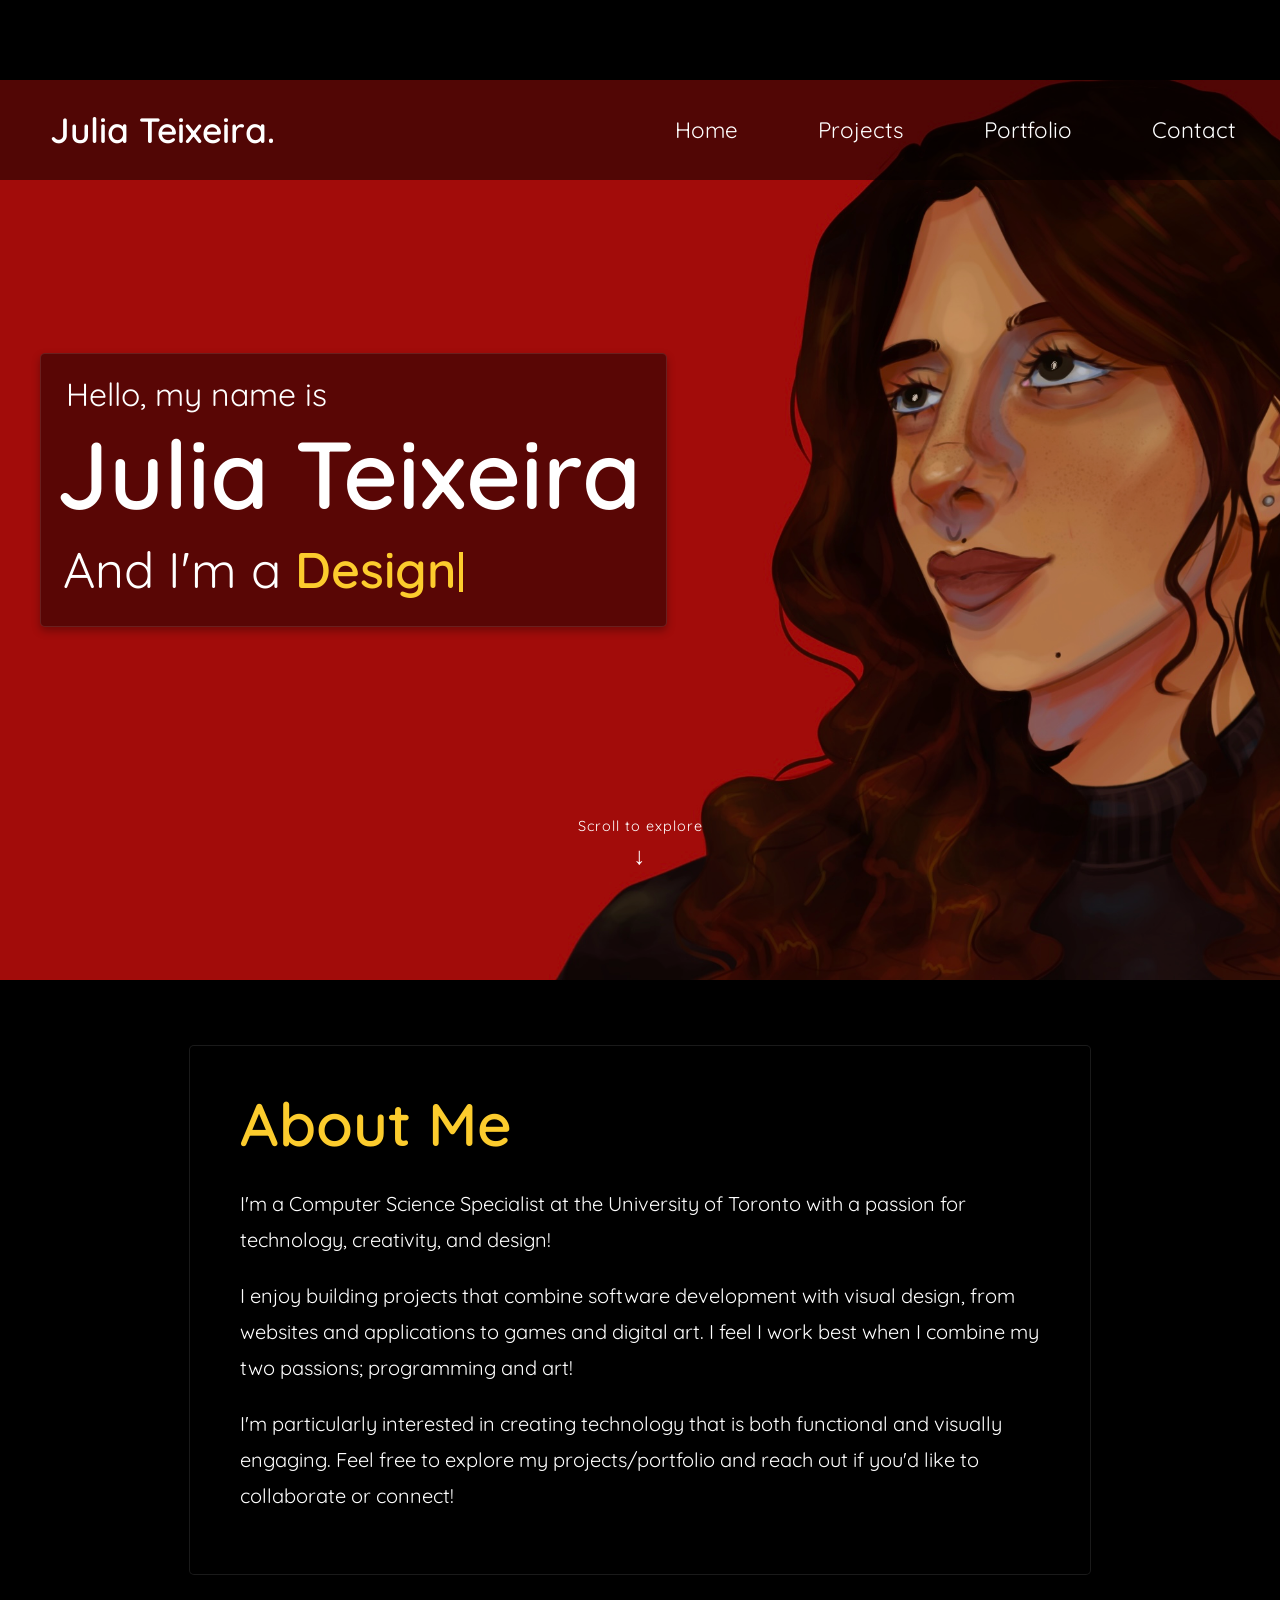
==== commit 4d27799e: "added about me section" ====
--- a/index.html
+++ b/index.html
@@ -42,18 +42,41 @@
                 <div class="text-3">And I'm a <span class="typing"></span></div>
             </div>
         </div>
+        <div class="scroll-indicator">
+            <span>Scroll to explore</span>
+            <span class="arrow">↓</span>
+        </div>
     </section>
 
-    <!-- about section start
-     <section class="about" id="about">
+    <!-- about section start -->
+    <section class="about" id="about">
         <div class="max-width">
             <div class="about-content">
-                <div class="column left">
-                    <img src="images/profile.jpg" alt="Profile Picture">
+                <div class="about-text">
+                    <div class="section-title">About Me</div>
+
+                    <p>
+                        I'm a Computer Science Specialist at the University of Toronto
+                        with a passion for technology, creativity, and design!
+                    </p>
+
+                    <p>
+                        I enjoy building projects that combine software development
+                        with visual design, from websites and applications to games
+                        and digital art. I feel I work best when I combine my two passions;
+                        programming and art!
+                    </p>
+
+                    <p>
+                        I'm particularly interested in creating technology that is
+                        both functional and visually engaging. Feel free to explore 
+                        my projects/portfolio and reach out if you'd like to collaborate 
+                        or connect!
+                    </p>
                 </div>
             </div>
         </div>
-    </section> -->
+    </section>
 
 </body>
 </html>
--- a/style.css
+++ b/style.css
@@ -4,13 +4,19 @@
 /* <weight>: Use a value from 300 to 700 */
 /* <uniquifier>: Use a unique and descriptive class name */
 
+html {
+    scroll-behavior: smooth;
+    scroll-snap-type: y mandatory;
+}
+
 body {
-  font-family: "Quicksand", sans-serif;
-  min-height: 100vh;
-  background-color: #000000;
-  padding-top: 80px;
-  overflow-x: hidden;
-  position: relative;
+    font-family: "Quicksand", sans-serif;
+    min-height: 100vh;
+    background-color: #000000;
+    padding-top: 80px;
+    overflow-x: hidden;
+    position: relative;
+    margin: 0;
 }
 
 /* Apply brightness filter to body/home page background */
@@ -70,14 +76,45 @@
   color: #fccc2d;
 }
 
+.scroll-indicator {
+    position: absolute;
+    bottom: 30px;
+    left: 50%;
+    transform: translateX(-50%);
+    
+    display: flex;
+    flex-direction: column;
+    align-items: center;
+    
+    color: white;
+    font-size: 0.9rem;
+    letter-spacing: 1px;
+}
+
+.scroll-indicator .arrow {
+    font-size: 1.5rem;
+    margin-top: 5px;
+    animation: bounce 1.5s infinite;
+}
+
+@keyframes bounce {
+    0%, 100% {
+        transform: translateY(0);
+    }
+    50% {
+        transform: translateY(8px);
+    }
+}
+
 /* Home Section Styling */
 .home {
-  display: flex;
-  /* Reduce section height by header height so layout doesn't jump underneath the fixed nav */
-  height: calc(100vh - 80px);
-  color: #ffffff;
-  min-height: 500px;
-  align-items: center;
+    display: flex;
+    height: calc(100vh - 80px);
+    color: #ffffff;
+    min-height: 500px;
+    align-items: center;
+    scroll-snap-align: start;
+    position: relative;
 }
 
 .home .max-width {
@@ -131,6 +168,50 @@
   50%, 100% {
     opacity: 0;
   }
+}
+
+/* About Section */
+
+.about {
+    height: calc(100vh - 80px);
+    min-height: 500px;
+    color: white;
+    display: flex;
+    align-items: center;
+    scroll-snap-align: start;
+}
+
+.about .max-width {
+    width: 100%;
+    margin: 0 auto;
+    padding: 0 40px;
+}
+
+.about-content {
+    max-width: 800px;
+    margin: 0 auto;
+    background-color: rgba(0, 0, 0, 0.45);
+    padding: 40px 50px;
+    border-radius: 5px;
+    border: 1px solid rgba(255, 255, 255, 0.1);
+    box-shadow: 0 4px 8px rgba(0, 0, 0, 0.3);
+}
+
+.about-text {
+    text-align: left;
+}
+
+.section-title {
+    font-size: 60px;
+    font-weight: 600;
+    margin-bottom: 25px;
+    color: #fccc2d;
+}
+
+.about-text p {
+    font-size: 20px;
+    line-height: 1.8;
+    margin-bottom: 20px;
 }
 
 /* Responsive and navigation styles */
@@ -315,6 +396,39 @@
     }
   }
   
+    /* ABOUT SECTION */
+
+  .about {
+    height: auto;
+    min-height: 100vh;
+    padding: 80px 16px 40px 16px;
+    box-sizing: border-box;
+    align-items: center;
+  }
+
+  .about .max-width {
+    width: 100%;
+    padding: 0;
+  }
+
+  .about-content {
+    width: 100%;
+    box-sizing: border-box;
+    padding: 25px 20px;
+  }
+
+  .about-text h2 {
+    font-size: 2.8rem;
+    margin-bottom: 20px;
+  }
+
+  .about-text p {
+    font-size: 1rem;
+    line-height: 1.7;
+    margin-bottom: 16px;
+  }
+
+  
   /* LIGHTBOX CLOSE BUTTON - Adjust right value to move X left/right */
   .lightbox-close { right: 15px; }
 }
